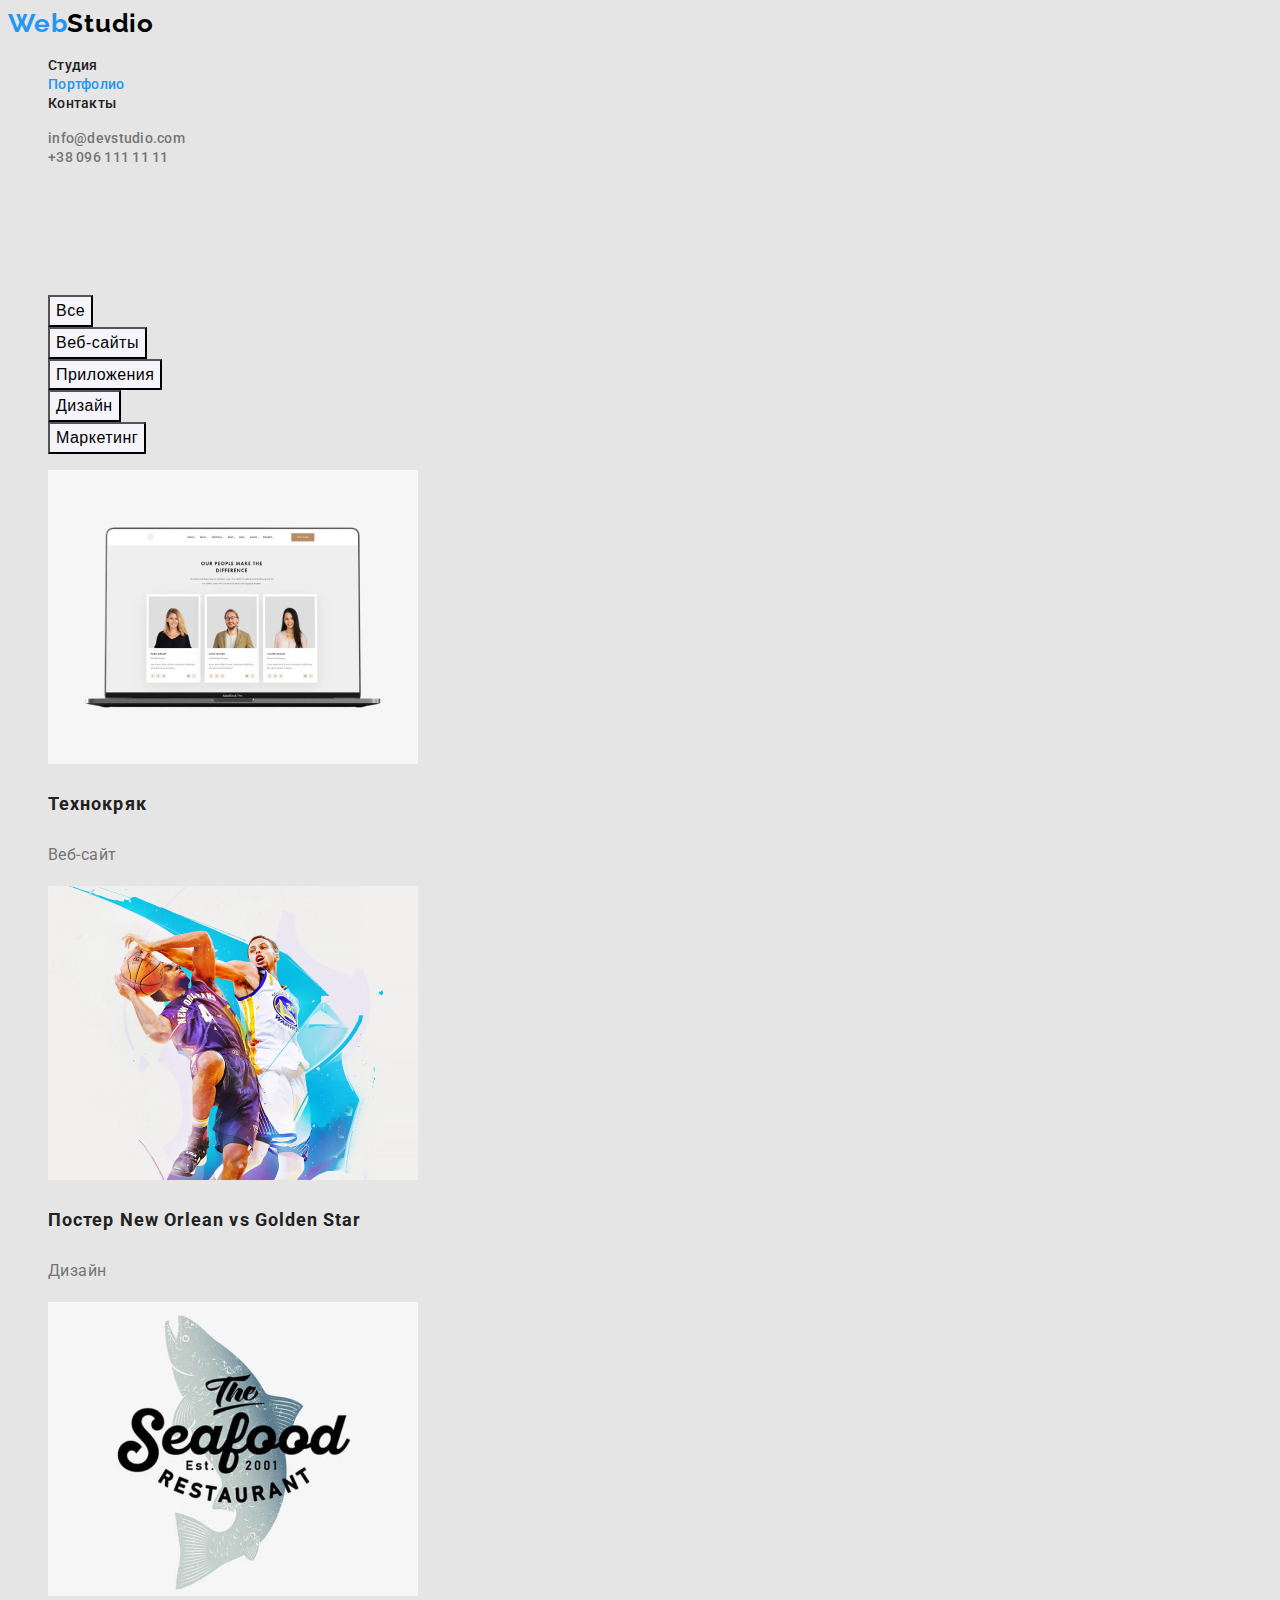
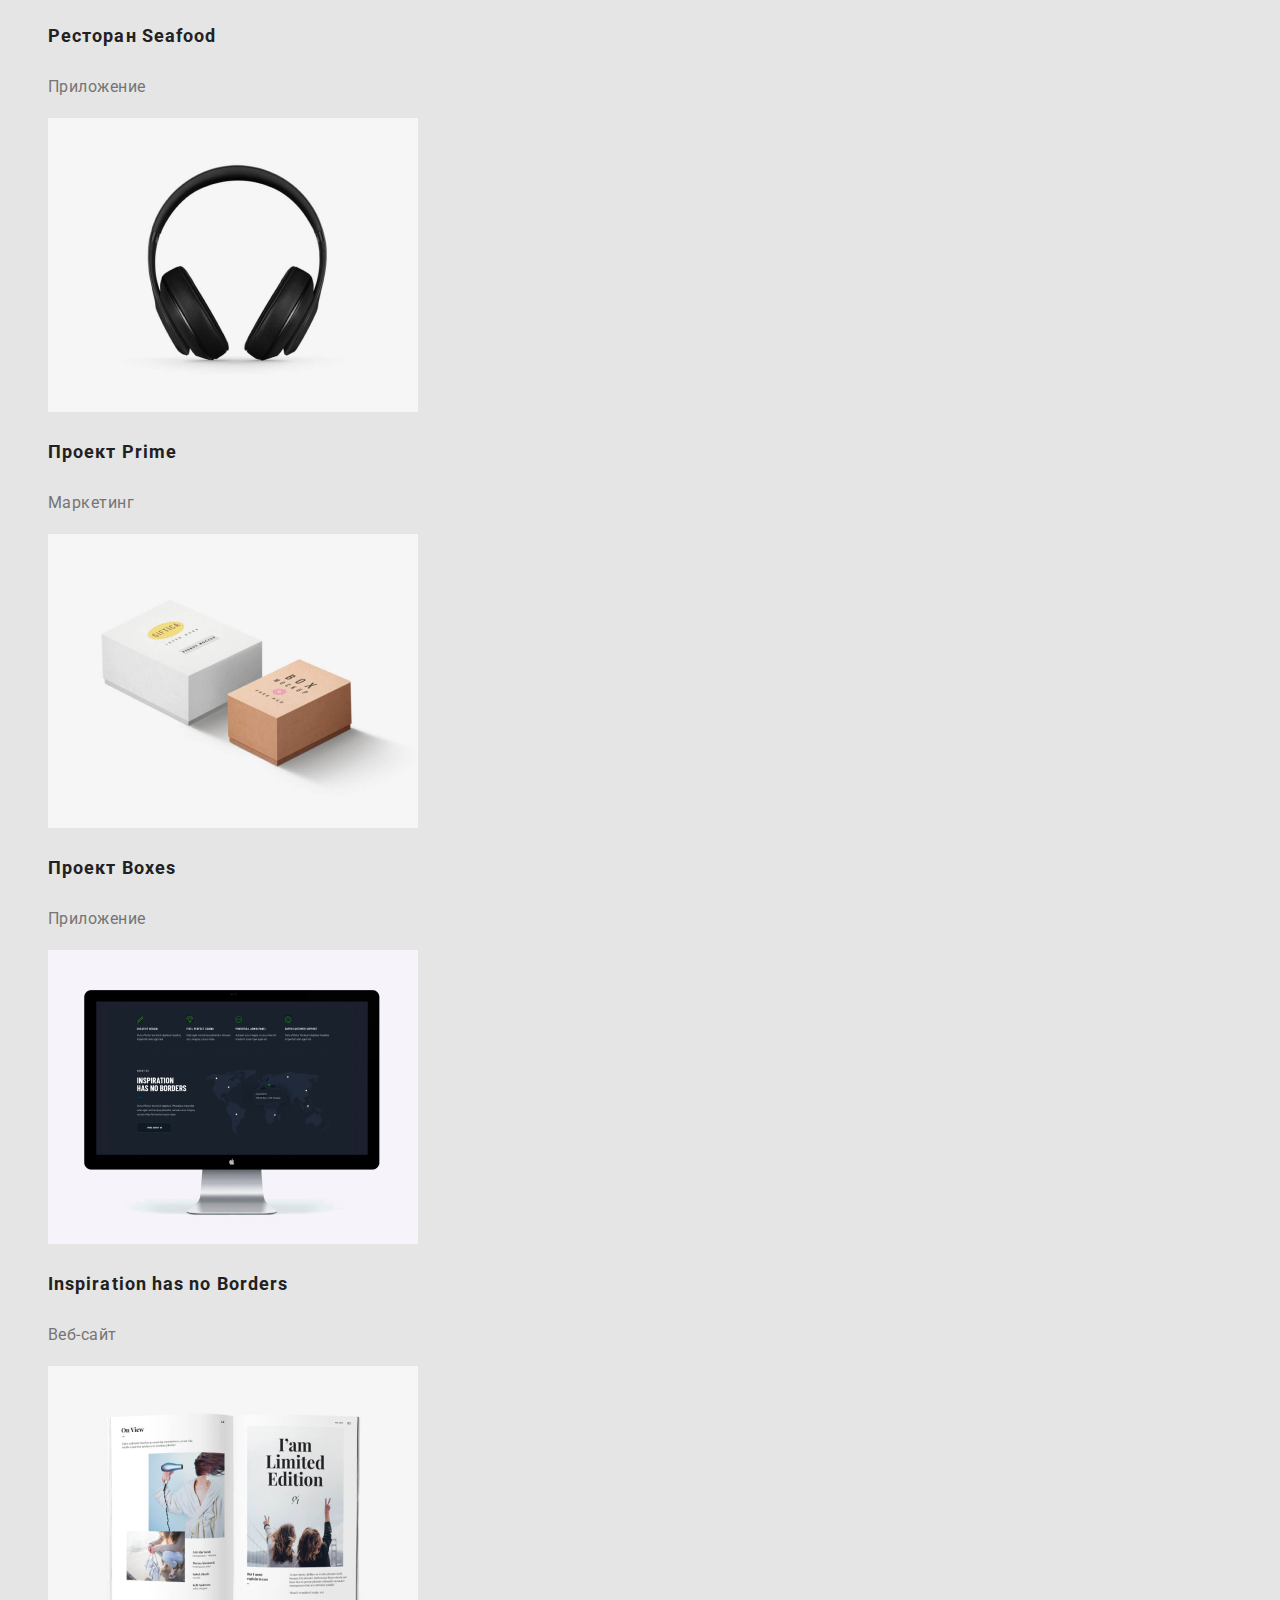
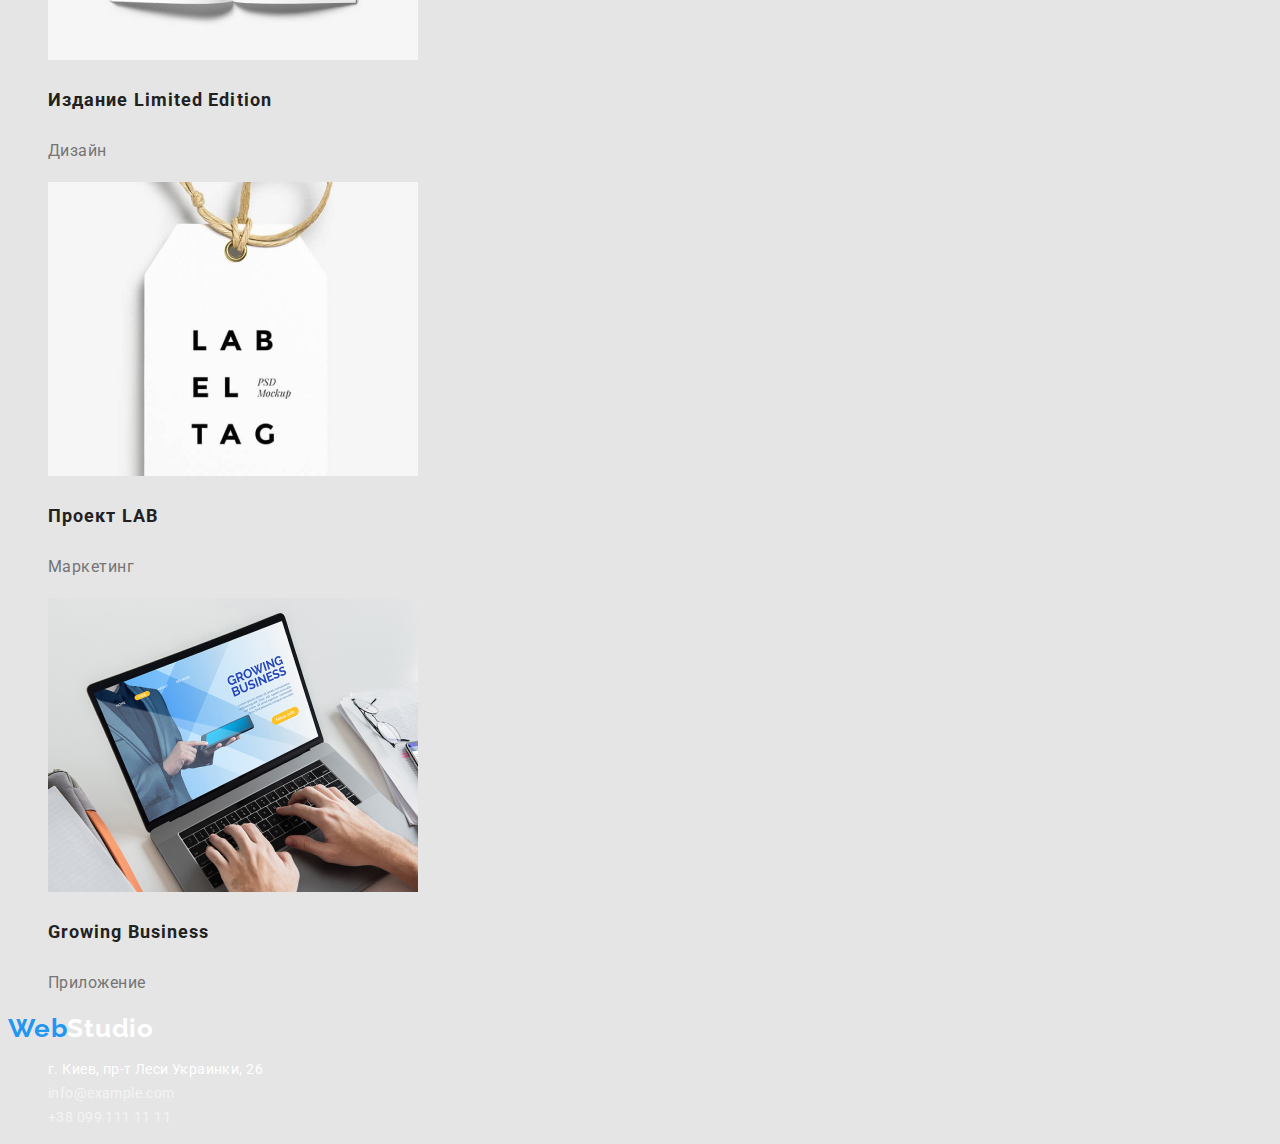
==== portfolio.html @ cee1e9a7 "добавила исходные файлы" ====
<!DOCTYPE html>
<html lang="ru">
  <head>
    <meta charset="UTF-8" />
    <meta name="viewport" content="width=device-width, initial-scale=1.0" />
    <title>Студия</title>
    <link rel="preconnect" href="https://fonts.gstatic.com" />
    <link
      href="https://fonts.googleapis.com/css2?family=Raleway:wght@700&family=Roboto:wght@400;500;700;900&display=swap"
      rel="stylesheet"
    />
    <link
      rel="stylesheet"
      href="https://cdnjs.cloudflare.com/ajax/libs/modern-normalize/1.0.0/modern-normalize.css"
      integrity="sha512-Zx6MlUMKSVJoQ+83OwhdILe8cSEsCzfqThJd7J/VA2UrK6Ctj85p+xzqfyuNXE5B1k25uUdmJ2OzItbBy9GHAQ=="
      crossorigin="anonymous"
    />
    <link rel="stylesheet" href="css/styles.css" />
  </head>
  <body>
    <header class="header">
      <nav>
        <a class="logo link" href="./index.html" lang="en"
          ><span class="logo-web">Web</span>Studio</a
        >

        <ul class="nav list">
          <li>
            <a class="nav-link link" href="./index.html">Студия</a>
          </li>
          <li>
            <a class="nav-link link active-link" href="./portfolio.html"
              >Портфолио</a
            >
          </li>
          <li><a class="nav-link link" href="">Контакты</a></li>
        </ul>
      </nav>

      <ul class="header-contact list">
        <li>
          <a class="header-contact-link link" href="mailto:info@devstudio.com"
            >info@devstudio.com</a
          >
        </li>
        <li>
          <a class="header-contact-link link" href="tel:+380961111111"
            >+38 096 111 11 11</a
          >
        </li>
      </ul>
    </header>

    <main>
      <section>
        <!-- h1 и h2 нет на макете, но я добавляю, с помощью css потом его уберу -->
        <h1 class="hidden-title">Примеры работ</h1>
        <h2 class="hidden-title">Вы можете выбрать категорю</h2>
        <!-- filters -->
        <ul class="list">
          <li><button class="button-filter" type="button">Все</button></li>
          <li>
            <button class="button-filter" type="button">Веб-сайты</button>
          </li>
          <li>
            <button class="button-filter" type="button">Приложения</button>
          </li>
          <li><button class="button-filter" type="button">Дизайн</button></li>
          <li>
            <button class="button-filter" type="button">Маркетинг</button>
          </li>
        </ul>

        <!-- examples of works -->
        <ul class="list">
          <li>
            <a class="link" href=""
              ><img
                src="./images/portfolio/img-9.jpg"
                alt="изображение сайта"
                width="370"
                height="294"
              />
              <h3 class="project-title">Технокряк</h3>
              <p class="project-type">Веб-сайт</p></a
            >
          </li>
          <li>
            <a class="link" href="">
              <img
                src="./images/portfolio/img-1.jpg"
                alt="изображение игры в баскетбол"
                width="370"
                height="294"
              />
              <h3 class="project-title">
                Постер <span lang="en">New Orlean vs Golden Star</span>
              </h3>
              <p class="project-type">Дизайн</p></a
            >
          </li>
          <li>
            <a class="link" href=""
              ><img
                src="./images/portfolio/img-2.jpg"
                alt="логотип ресторана"
                width="370"
                height="294"
              />
              <h3 class="project-title">
                Ресторан <span lang="en">Seafood</span>
              </h3>
              <p class="project-type">Приложение</p></a
            >
          </li>
          <li>
            <a class="link" href=""
              ><img
                src="./images/portfolio/img-3.jpg"
                alt="наушники"
                width="370"
                height="294"
              />
              <h3 class="project-title">Проект <span lang="en">Prime</span></h3>
              <p class="project-type">Маркетинг</p></a
            >
          </li>
          <li>
            <a class="link" href=""
              ><img
                src="./images/portfolio/img-4.jpg"
                alt="две коробки"
                width="370"
                height="294"
              />
              <h3 class="project-title">Проект <span lang="en">Boxes</span></h3>
              <p class="project-type">Приложение</p></a
            >
          </li>
          <li>
            <a class="link" href=""
              ><img
                src="./images/portfolio/img-5.jpg"
                alt="изображение сайта на мониторе"
                width="370"
                height="294"
              />
              <h3 class="project-title" lang="en">
                Inspiration has no Borders
              </h3>
              <p class="project-type">Веб-сайт</p></a
            >
          </li>
          <li>
            <a class="link" href=""
              ><img
                src="./images/portfolio/img-6.jpg"
                alt="открытый журнал"
                width="370"
                height="294"
              />
              <h3 class="project-title">
                Издание <span lang="en">Limited Edition</span>
              </h3>
              <p class="project-type">Дизайн</p></a
            >
          </li>
          <li>
            <a class="link" href=""
              ><img
                src="./images/portfolio/img-7.jpg"
                alt="логотип"
                width="370"
                height="294"
              />
              <h3 class="project-title">Проект <span lang="en">LAB</span></h3>
              <p class="project-type">Маркетинг</p></a
            >
          </li>
          <li>
            <a class="link" href=""
              ><img
                src="./images/portfolio/img-8.jpg"
                alt="главный экран приложения на мониторе ноутбука"
                width="370"
                height="294"
              />
              <h3 class="project-title" lang="en">Growing Business</h3>
              <p class="project-type">Приложение</p></a
            >
          </li>
        </ul>
      </section>
    </main>

    <footer class="footer">
      <a class="logo link" href="./index.html" lang="en"
        ><span class="logo-web">Web</span>Studio</a
      >
      <address class="address">
        <ul class="list">
          <li>
            <a
              class="footer-address link"
              href="https://goo.gl/maps/spSaZFSzRsFakHUJA"
              target="_blank"
              rel="noopener noreferrer"
              >г. Киев, пр-т Леси Украинки, 26</a
            >
          </li>
          <li>
            <a class="footer-contact link" href="mailto:info@example.com"
              >info@example.com</a
            >
          </li>
          <li>
            <a class="footer-contact link" href="tel:+380991111111"
              >+38 099 111 11 11</a
            >
          </li>
        </ul>
      </address>
    </footer>
  </body>
</html>
---- css/styles.css ----
/*  дополнительный цвет текста #757575 */
/*  accent color #2196F3 */
/*  лого хедер #000000 */
/*  герой, лого футер #FFFFFF */
/*  фон хедер #FFFFFF */
/*  ссылки футер color: rgba(255, 255, 255, 0.6);*/
/*  фон герой и футер #2F303A */
/*  фон наша команда #F5F4FA */

:root {
  --main-font: 'Roboto', sans-serif;
  --main-text-color: #212121;
  --secondary-color: #757575;
  --accent-color: #2196f3;
}

body {
  font-family: var(--main-font);
  color: var(--main-text-color);
  background-color: #e5e5e5;
}

.list {
  list-style: none;
}

.link {
  text-decoration: none;
}

.section-title {
  font-weight: 700;
  font-size: 36px;
  line-height: 1.17;
  text-align: center;
  letter-spacing: 0.03em;
}

/* ============== header ==============*/
.logo {
  font-family: 'Raleway', sans-serif;
  font-weight: 700;
  font-size: 26px;
  line-height: 1.19;
  letter-spacing: 0.03em;

  color: #000000;
}

.logo-web {
  color: var(--accent-color);
}

.nav-link:hover,
.nav-link:focus {
  color: var(--accent-color);
}

.nav-link {
  font-weight: 500;
  font-size: 14px;
  line-height: 1.14;
  letter-spacing: 0.02em;

  color: var(--main-text-color);
}

.active-link {
  color: var(--accent-color);
}

.header-contact-link {
  font-weight: 500;
  font-size: 14px;
  line-height: 1.14;
  letter-spacing: 0.02em;

  color: var(--secondary-color);
}

.header-contact-link:hover,
.header-contact-link:focus {
  color: var(--accent-color);
}

/*  ============== hero ==============  */
.hero-title {
  font-weight: 900;
  font-size: 44px;
  line-height: 1.36;
  text-align: center;
  letter-spacing: 0.06em;
  text-transform: uppercase;

  color: #ffffff;
}

.hero-button {
  font-weight: 700;
  font-size: 16px;
  line-height: 1.87;
  display: flex;
  align-items: center;
  text-align: center;
  letter-spacing: 0.06em;
  cursor: pointer;

  color: #ffffff;
  background-color: var(--accent-color);
}

/* ============== advantages =============== */
.hidden-title {
  color: #e5e5e5;
}
.advantages-title {
  font-weight: 700;
  font-size: 14px;
  line-height: 1.14;
  letter-spacing: 0.03em;
  text-transform: uppercase;
}

.advantages-text {
  font-size: 14px;
  line-height: 1.71;
  letter-spacing: 0.03em;
  color: var(--secondary-color);
}

/*  ============== our team ============== */
.team-item {
  font-size: 16px;
  line-height: 1.19;
  text-align: center;
  letter-spacing: 0.03em;
}

.team-title {
  font-weight: 500;
  font-size: 16px;
}

.team-text {
  color: var(--secondary-color);
}

/*  ================= footer ================  */

.footer > a {
  color: #ffffff;
}

.address {
  font-style: normal;
  font-size: 14px;
  line-height: 1.71;
  letter-spacing: 0.03em;
}

.footer-address {
  color: #ffffff;
}

.footer-contact {
  color: rgba(255, 255, 255, 0.6);
}

/*  ============== portfolio ================ */
.button-filter {
  font-weight: 500;
  font-size: 16px;
  line-height: 1.62;
  text-align: center;
  letter-spacing: 0.03em;
  cursor: pointer;

  background-color: #f5f4fa;
}

.button-filter:hover,
.button-filter:focus {
  color: #ffffff;
  background-color: var(--accent-color);
}

.project-title {
  font-weight: 700;
  font-size: 18px;
  line-height: 2;
  letter-spacing: 0.06em;
  color: var(--main-text-color);
}

.project-type {
  font-size: 16px;
  line-height: 1.87;
  letter-spacing: 0.03em;

  color: var(--secondary-color);
}
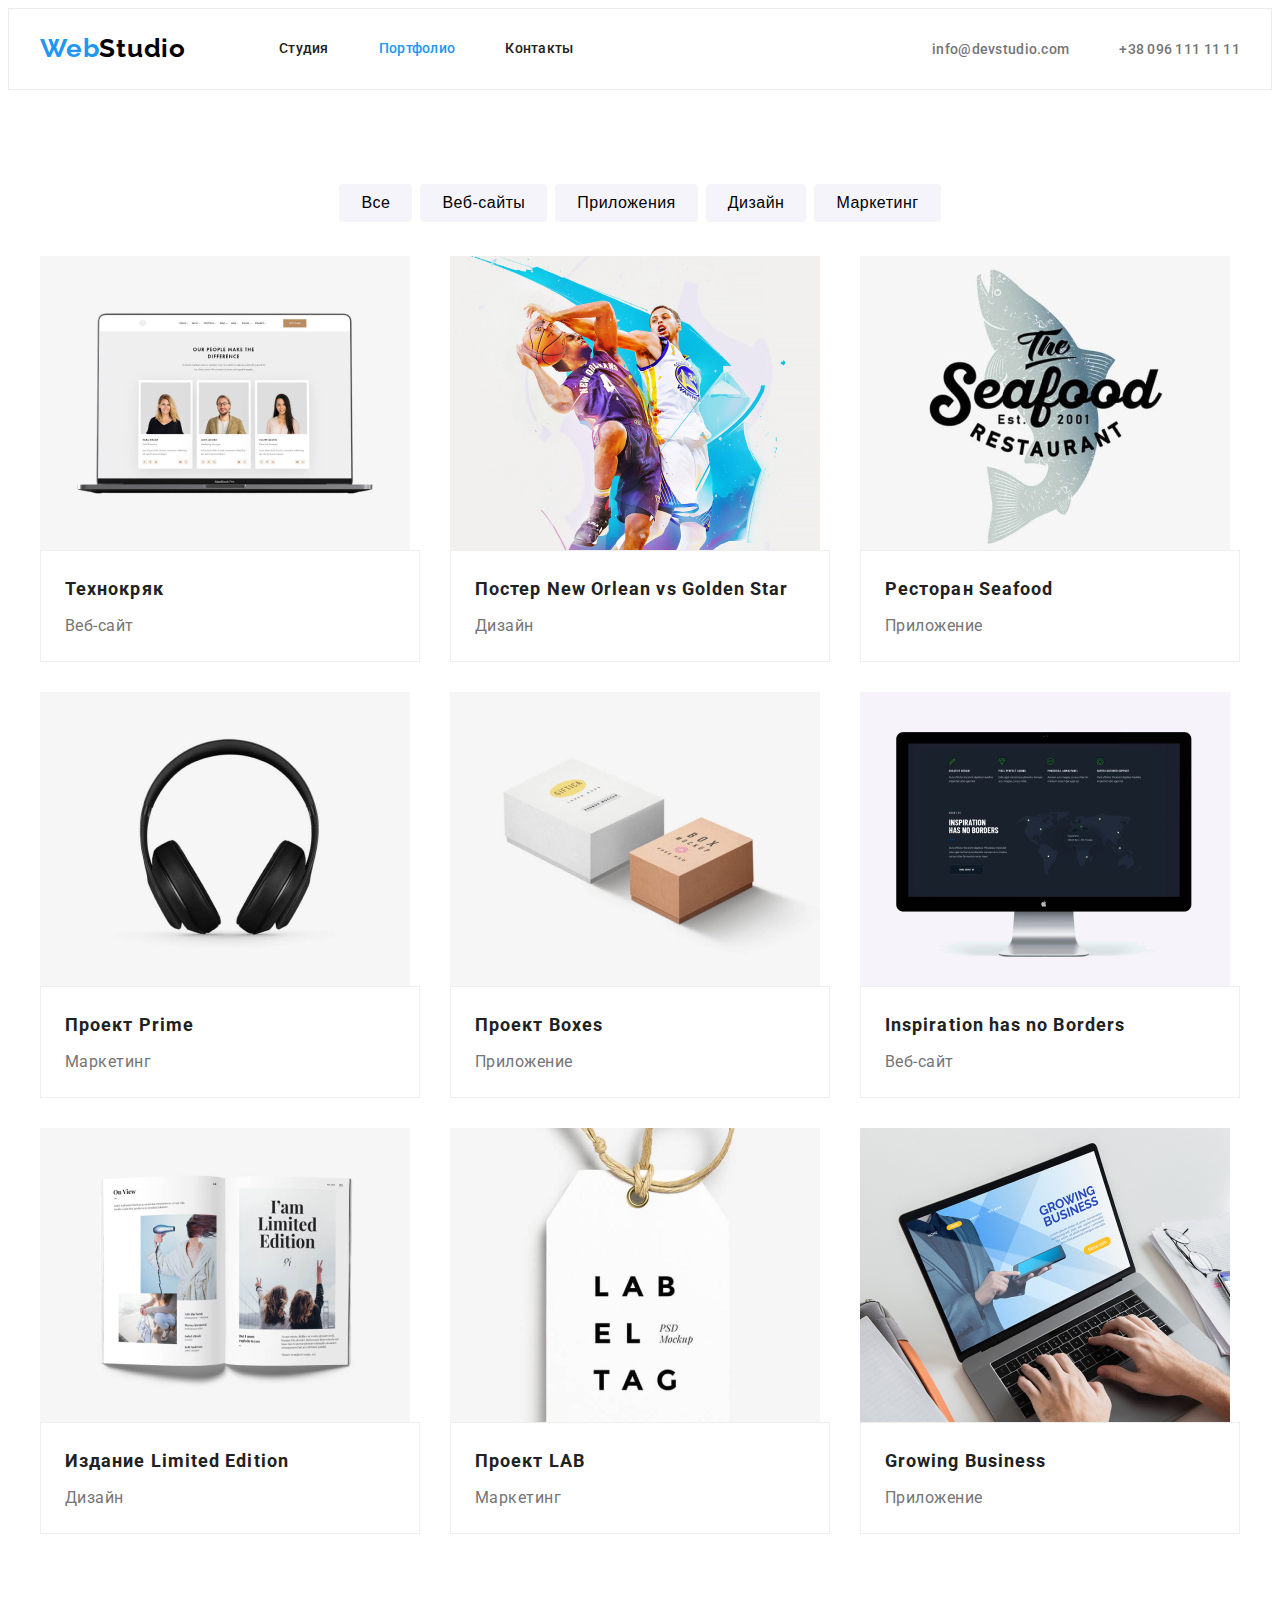
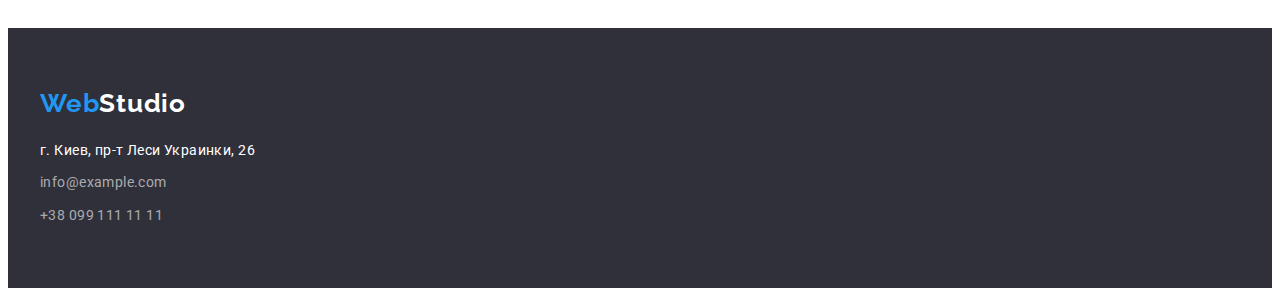
==== commit 6e7df3b9: "добавлено позиционирование" ====
--- a/portfolio.html
+++ b/portfolio.html
@@ -19,207 +19,241 @@
   </head>
   <body>
     <header class="header">
-      <nav>
+      <div class="container">
+        <nav class="navigation">
+          <a class="logo link" href="./index.html" lang="en"
+            ><span class="logo-web">Web</span>Studio</a
+          >
+          <ul class="nav list">
+            <li class="nav-item">
+              <a class="nav-link link" href="./index.html">Студия</a>
+            </li>
+            <li class="nav-item">
+              <a class="nav-link link active-link" href="./portfolio.html"
+                >Портфолио</a
+              >
+            </li>
+            <li class="nav-item">
+              <a class="nav-link link" href="">Контакты</a>
+            </li>
+          </ul>
+        </nav>
+
+        <ul class="header-contact list">
+          <li class="contact-item">
+            <a class="header-contact-link link" href="mailto:info@devstudio.com"
+              >info@devstudio.com</a
+            >
+          </li>
+          <li class="contact-item">
+            <a class="header-contact-link link" href="tel:+380961111111"
+              >+38 096 111 11 11</a
+            >
+          </li>
+        </ul>
+      </div>
+    </header>
+
+    <main>
+      <section class="section">
+        <div class="container">
+          <h1 class="visually-hidden">Примеры работ</h1>
+          <h2 class="visually-hidden">Вы можете выбрать категорию</h2>
+          <!-- filters -->
+          <ul class="filters list">
+            <li class="filters-item">
+              <button class="button-filter" type="button">Все</button>
+            </li>
+            <li class="filters-item">
+              <button class="button-filter" type="button">Веб-сайты</button>
+            </li>
+            <li class="filters-item">
+              <button class="button-filter" type="button">Приложения</button>
+            </li>
+            <li class="filters-item">
+              <button class="button-filter" type="button">Дизайн</button>
+            </li>
+            <li class="filters-item">
+              <button class="button-filter" type="button">Маркетинг</button>
+            </li>
+          </ul>
+
+          <!-- examples of works -->
+          <ul class="projects list">
+            <li class="projects-item">
+              <a class="link" href=""
+                ><img
+                  src="./images/portfolio/img-9.jpg"
+                  alt="изображение сайта"
+                  width="370"
+                  height="294"
+                />
+                <div class="projects-item-content-wrapper">
+                  <h3 class="project-title">Технокряк</h3>
+                  <p class="project-type">Веб-сайт</p>
+                </div>
+              </a>
+            </li>
+            <li class="projects-item">
+              <a class="link" href="">
+                <img
+                  src="./images/portfolio/img-1.jpg"
+                  alt="изображение игры в баскетбол"
+                  width="370"
+                  height="294"
+                />
+                <div class="projects-item-content-wrapper">
+                  <h3 class="project-title">
+                    Постер <span lang="en">New Orlean vs Golden Star</span>
+                  </h3>
+                  <p class="project-type">Дизайн</p>
+                </div></a
+              >
+            </li>
+            <li class="projects-item">
+              <a class="link" href=""
+                ><img
+                  src="./images/portfolio/img-2.jpg"
+                  alt="логотип ресторана"
+                  width="370"
+                  height="294"
+                />
+                <div class="projects-item-content-wrapper">
+                  <h3 class="project-title">
+                    Ресторан <span lang="en">Seafood</span>
+                  </h3>
+                  <p class="project-type">Приложение</p>
+                </div></a
+              >
+            </li>
+            <li class="projects-item">
+              <a class="link" href=""
+                ><img
+                  src="./images/portfolio/img-3.jpg"
+                  alt="наушники"
+                  width="370"
+                  height="294"
+                />
+                <div class="projects-item-content-wrapper">
+                  <h3 class="project-title">
+                    Проект <span lang="en">Prime</span>
+                  </h3>
+                  <p class="project-type">Маркетинг</p>
+                </div></a
+              >
+            </li>
+            <li class="projects-item">
+              <a class="link" href=""
+                ><img
+                  src="./images/portfolio/img-4.jpg"
+                  alt="две коробки"
+                  width="370"
+                  height="294"
+                />
+                <div class="projects-item-content-wrapper">
+                  <h3 class="project-title">
+                    Проект <span lang="en">Boxes</span>
+                  </h3>
+                  <p class="project-type">Приложение</p>
+                </div></a
+              >
+            </li>
+            <li class="projects-item">
+              <a class="link" href=""
+                ><img
+                  src="./images/portfolio/img-5.jpg"
+                  alt="изображение сайта на мониторе"
+                  width="370"
+                  height="294"
+                />
+                <div class="projects-item-content-wrapper">
+                  <h3 class="project-title" lang="en">
+                    Inspiration has no Borders
+                  </h3>
+                  <p class="project-type">Веб-сайт</p>
+                </div></a
+              >
+            </li>
+            <li class="projects-item">
+              <a class="link" href=""
+                ><img
+                  src="./images/portfolio/img-6.jpg"
+                  alt="открытый журнал"
+                  width="370"
+                  height="294"
+                />
+                <div class="projects-item-content-wrapper">
+                  <h3 class="project-title">
+                    Издание <span lang="en">Limited Edition</span>
+                  </h3>
+                  <p class="project-type">Дизайн</p>
+                </div></a
+              >
+            </li>
+            <li class="projects-item">
+              <a class="link" href=""
+                ><img
+                  src="./images/portfolio/img-7.jpg"
+                  alt="логотип"
+                  width="370"
+                  height="294"
+                />
+                <div class="projects-item-content-wrapper">
+                  <h3 class="project-title">
+                    Проект <span lang="en">LAB</span>
+                  </h3>
+                  <p class="project-type">Маркетинг</p>
+                </div></a
+              >
+            </li>
+            <li class="projects-item">
+              <a class="link" href=""
+                ><img
+                  src="./images/portfolio/img-8.jpg"
+                  alt="главный экран приложения на мониторе ноутбука"
+                  width="370"
+                  height="294"
+                />
+                <div class="projects-item-content-wrapper">
+                  <h3 class="project-title" lang="en">Growing Business</h3>
+                  <p class="project-type">Приложение</p>
+                </div></a
+              >
+            </li>
+          </ul>
+        </div>
+      </section>
+    </main>
+
+    <footer class="footer">
+      <div class="container">
         <a class="logo link" href="./index.html" lang="en"
           ><span class="logo-web">Web</span>Studio</a
         >
-
-        <ul class="nav list">
-          <li>
-            <a class="nav-link link" href="./index.html">Студия</a>
-          </li>
-          <li>
-            <a class="nav-link link active-link" href="./portfolio.html"
-              >Портфолио</a
-            >
-          </li>
-          <li><a class="nav-link link" href="">Контакты</a></li>
-        </ul>
-      </nav>
-
-      <ul class="header-contact list">
-        <li>
-          <a class="header-contact-link link" href="mailto:info@devstudio.com"
-            >info@devstudio.com</a
-          >
-        </li>
-        <li>
-          <a class="header-contact-link link" href="tel:+380961111111"
-            >+38 096 111 11 11</a
-          >
-        </li>
-      </ul>
-    </header>
-
-    <main>
-      <section>
-        <!-- h1 и h2 нет на макете, но я добавляю, с помощью css потом его уберу -->
-        <h1 class="hidden-title">Примеры работ</h1>
-        <h2 class="hidden-title">Вы можете выбрать категорю</h2>
-        <!-- filters -->
-        <ul class="list">
-          <li><button class="button-filter" type="button">Все</button></li>
-          <li>
-            <button class="button-filter" type="button">Веб-сайты</button>
-          </li>
-          <li>
-            <button class="button-filter" type="button">Приложения</button>
-          </li>
-          <li><button class="button-filter" type="button">Дизайн</button></li>
-          <li>
-            <button class="button-filter" type="button">Маркетинг</button>
-          </li>
-        </ul>
-
-        <!-- examples of works -->
-        <ul class="list">
-          <li>
-            <a class="link" href=""
-              ><img
-                src="./images/portfolio/img-9.jpg"
-                alt="изображение сайта"
-                width="370"
-                height="294"
-              />
-              <h3 class="project-title">Технокряк</h3>
-              <p class="project-type">Веб-сайт</p></a
-            >
-          </li>
-          <li>
-            <a class="link" href="">
-              <img
-                src="./images/portfolio/img-1.jpg"
-                alt="изображение игры в баскетбол"
-                width="370"
-                height="294"
-              />
-              <h3 class="project-title">
-                Постер <span lang="en">New Orlean vs Golden Star</span>
-              </h3>
-              <p class="project-type">Дизайн</p></a
-            >
-          </li>
-          <li>
-            <a class="link" href=""
-              ><img
-                src="./images/portfolio/img-2.jpg"
-                alt="логотип ресторана"
-                width="370"
-                height="294"
-              />
-              <h3 class="project-title">
-                Ресторан <span lang="en">Seafood</span>
-              </h3>
-              <p class="project-type">Приложение</p></a
-            >
-          </li>
-          <li>
-            <a class="link" href=""
-              ><img
-                src="./images/portfolio/img-3.jpg"
-                alt="наушники"
-                width="370"
-                height="294"
-              />
-              <h3 class="project-title">Проект <span lang="en">Prime</span></h3>
-              <p class="project-type">Маркетинг</p></a
-            >
-          </li>
-          <li>
-            <a class="link" href=""
-              ><img
-                src="./images/portfolio/img-4.jpg"
-                alt="две коробки"
-                width="370"
-                height="294"
-              />
-              <h3 class="project-title">Проект <span lang="en">Boxes</span></h3>
-              <p class="project-type">Приложение</p></a
-            >
-          </li>
-          <li>
-            <a class="link" href=""
-              ><img
-                src="./images/portfolio/img-5.jpg"
-                alt="изображение сайта на мониторе"
-                width="370"
-                height="294"
-              />
-              <h3 class="project-title" lang="en">
-                Inspiration has no Borders
-              </h3>
-              <p class="project-type">Веб-сайт</p></a
-            >
-          </li>
-          <li>
-            <a class="link" href=""
-              ><img
-                src="./images/portfolio/img-6.jpg"
-                alt="открытый журнал"
-                width="370"
-                height="294"
-              />
-              <h3 class="project-title">
-                Издание <span lang="en">Limited Edition</span>
-              </h3>
-              <p class="project-type">Дизайн</p></a
-            >
-          </li>
-          <li>
-            <a class="link" href=""
-              ><img
-                src="./images/portfolio/img-7.jpg"
-                alt="логотип"
-                width="370"
-                height="294"
-              />
-              <h3 class="project-title">Проект <span lang="en">LAB</span></h3>
-              <p class="project-type">Маркетинг</p></a
-            >
-          </li>
-          <li>
-            <a class="link" href=""
-              ><img
-                src="./images/portfolio/img-8.jpg"
-                alt="главный экран приложения на мониторе ноутбука"
-                width="370"
-                height="294"
-              />
-              <h3 class="project-title" lang="en">Growing Business</h3>
-              <p class="project-type">Приложение</p></a
-            >
-          </li>
-        </ul>
-      </section>
-    </main>
-
-    <footer class="footer">
-      <a class="logo link" href="./index.html" lang="en"
-        ><span class="logo-web">Web</span>Studio</a
-      >
-      <address class="address">
-        <ul class="list">
-          <li>
-            <a
-              class="footer-address link"
-              href="https://goo.gl/maps/spSaZFSzRsFakHUJA"
-              target="_blank"
-              rel="noopener noreferrer"
-              >г. Киев, пр-т Леси Украинки, 26</a
-            >
-          </li>
-          <li>
-            <a class="footer-contact link" href="mailto:info@example.com"
-              >info@example.com</a
-            >
-          </li>
-          <li>
-            <a class="footer-contact link" href="tel:+380991111111"
-              >+38 099 111 11 11</a
-            >
-          </li>
-        </ul>
-      </address>
+        <address class="address">
+          <ul class="list">
+            <li class="address-item">
+              <a
+                class="footer-address link"
+                href="https://goo.gl/maps/spSaZFSzRsFakHUJA"
+                target="_blank"
+                rel="noopener noreferrer"
+                >г. Киев, пр-т Леси Украинки, 26</a
+              >
+            </li>
+            <li class="address-item">
+              <a class="footer-contact link" href="mailto:info@example.com"
+                >info@example.com</a
+              >
+            </li>
+            <li class="address-item">
+              <a class="footer-contact link" href="tel:+380991111111"
+                >+38 099 111 11 11</a
+              >
+            </li>
+          </ul>
+        </address>
+      </div>
     </footer>
   </body>
 </html>
--- a/css/styles.css
+++ b/css/styles.css
@@ -17,7 +17,28 @@
 body {
   font-family: var(--main-font);
   color: var(--main-text-color);
-  background-color: #e5e5e5;
+  background-color: #ffffff;
+  /* background-color: #e5e5e5; */
+}
+
+h1,
+h2,
+h3,
+h4,
+h5,
+h6,
+p {
+  margin: 0;
+}
+
+ul,
+ol {
+  margin: 0;
+  padding: 0;
+}
+
+img {
+  display: block;
 }
 
 .list {
@@ -28,7 +49,27 @@
   text-decoration: none;
 }
 
+.visually-hidden {
+  position: absolute !important;
+  clip: rect(1px 1px 1px 1px); /* IE6, IE7 */
+  clip: rect(1px, 1px, 1px, 1px);
+  padding: 0 !important;
+  border: 0 !important;
+  height: 1px !important;
+  width: 1px !important;
+  overflow: hidden;
+}
+
+.container {
+  width: 1200px;
+  margin: 0 auto;
+  padding-left: 15px;
+  padding-right: 15px;
+}
+
 .section-title {
+  margin-bottom: 50px;
+
   font-weight: 700;
   font-size: 36px;
   line-height: 1.17;
@@ -37,7 +78,34 @@
 }
 
 /* ============== header ==============*/
+.header {
+  background-color: #ffffff;
+  border: 1px solid #ececec;
+}
+
+.header .container {
+  display: flex;
+  align-items: center;
+}
+
+.navigation {
+  display: flex;
+  align-items: center;
+}
+
+.nav.list {
+  display: flex;
+}
+
+.header-contact.list {
+  display: flex;
+}
+
 .logo {
+  margin-right: 93px;
+  padding-top: 24px;
+  padding-bottom: 25px;
+
   font-family: 'Raleway', sans-serif;
   font-weight: 700;
   font-size: 26px;
@@ -51,12 +119,20 @@
   color: var(--accent-color);
 }
 
+.nav-item:not(:last-child) {
+  margin-right: 50px;
+}
+
 .nav-link:hover,
 .nav-link:focus {
   color: var(--accent-color);
 }
 
 .nav-link {
+  display: block;
+  padding-top: 32px;
+  padding-bottom: 32px;
+
   font-weight: 500;
   font-size: 14px;
   line-height: 1.14;
@@ -69,7 +145,18 @@
   color: var(--accent-color);
 }
 
+.header-contact {
+  margin-left: auto;
+}
+
+.contact-item:not(:last-child) {
+  margin-right: 50px;
+}
+
 .header-contact-link {
+  padding-top: 32px;
+  padding-bottom: 32px;
+
   font-weight: 500;
   font-size: 14px;
   line-height: 1.14;
@@ -83,12 +170,29 @@
   color: var(--accent-color);
 }
 
+.section {
+  padding-top: 94px;
+  padding-bottom: 94px;
+}
+
 /*  ============== hero ==============  */
+.section-hero {
+  background: #2f303a;
+}
+.hero {
+  padding-top: 200px;
+  padding-bottom: 200px;
+  padding-left: 252px;
+  padding-right: 252px;
+  text-align: center;
+}
+
 .hero-title {
+  margin-bottom: 30px;
+
   font-weight: 900;
   font-size: 44px;
   line-height: 1.36;
-  text-align: center;
   letter-spacing: 0.06em;
   text-transform: uppercase;
 
@@ -96,11 +200,14 @@
 }
 
 .hero-button {
+  min-width: 200px;
+  padding: 10px 32px;
+  border-radius: 4px;
+  border: none;
+
   font-weight: 700;
   font-size: 16px;
   line-height: 1.87;
-  display: flex;
-  align-items: center;
   text-align: center;
   letter-spacing: 0.06em;
   cursor: pointer;
@@ -110,10 +217,23 @@
 }
 
 /* ============== advantages =============== */
-.hidden-title {
-  color: #e5e5e5;
-}
+.section-advadvantages {
+  padding-top: 94px;
+}
+.advantages {
+  display: flex;
+  margin-left: -30px;
+  margin-top: -30px;
+}
+
+.advantages-item {
+  flex-basis: calc(100% / 4 - 30px);
+  margin-left: 30px;
+  margin-top: 30px;
+}
+
 .advantages-title {
+  margin-bottom: 10px;
   font-weight: 700;
   font-size: 14px;
   line-height: 1.14;
@@ -128,15 +248,48 @@
   color: var(--secondary-color);
 }
 
+/*  ============== what are we doing  ============== */
+.wawd {
+  display: flex;
+  margin-left: -30px;
+  margin-top: -30px;
+}
+
+.wawd-item {
+  flex-basis: calc(100% / 3 - 30px);
+  margin-left: 30px;
+  margin-top: 30px;
+}
+
 /*  ============== our team ============== */
+.team-background {
+  background: #f5f4fa;
+}
+.team {
+  display: flex;
+  margin-left: -30px;
+  margin-top: -30px;
+}
+
 .team-item {
+  flex-basis: calc(100% / 4 - 30px);
+  margin-left: 30px;
+  margin-top: 30px;
   font-size: 16px;
   line-height: 1.19;
   text-align: center;
   letter-spacing: 0.03em;
+
+  background: #ffffff;
+}
+
+.team-item-content-wrapper {
+  padding-top: 30px;
+  padding-bottom: 30px;
 }
 
 .team-title {
+  margin-bottom: 10px;
   font-weight: 500;
   font-size: 16px;
 }
@@ -146,12 +299,23 @@
 }
 
 /*  ================= footer ================  */
-
-.footer > a {
+.footer {
+  background: #2f303a;
+}
+
+.footer .container {
+  padding-top: 60px;
+  padding-bottom: 60px;
+}
+
+.footer > .container > .logo {
   color: #ffffff;
+  padding: 0;
+  margin: 0;
 }
 
 .address {
+  margin-top: 20px;
   font-style: normal;
   font-size: 14px;
   line-height: 1.71;
@@ -162,12 +326,30 @@
   color: #ffffff;
 }
 
+.address-item:not(:last-child) {
+  margin-bottom: 9px;
+}
+
 .footer-contact {
   color: rgba(255, 255, 255, 0.6);
 }
 
 /*  ============== portfolio ================ */
+.filters {
+  display: flex;
+  justify-content: center;
+  margin-bottom: 34px;
+  margin-left: -8px;
+}
+
+.filters-item {
+  margin-left: 8px;
+}
 .button-filter {
+  padding: 6px 22px;
+  border: none;
+  border-radius: 4px;
+
   font-weight: 500;
   font-size: 16px;
   line-height: 1.62;
@@ -184,7 +366,25 @@
   background-color: var(--accent-color);
 }
 
+.projects {
+  display: flex;
+  flex-wrap: wrap;
+  margin-top: -30px;
+  margin-left: -30px;
+}
+
+.projects-item {
+  flex-basis: calc(100% / 3 - 30px);
+  margin-top: 30px;
+  margin-left: 30px;
+}
+
+.projects-item-content-wrapper {
+  padding: 20px 24px;
+  border: 1px solid #eeeeee;
+}
 .project-title {
+  margin-bottom: 4px;
   font-weight: 700;
   font-size: 18px;
   line-height: 2;
